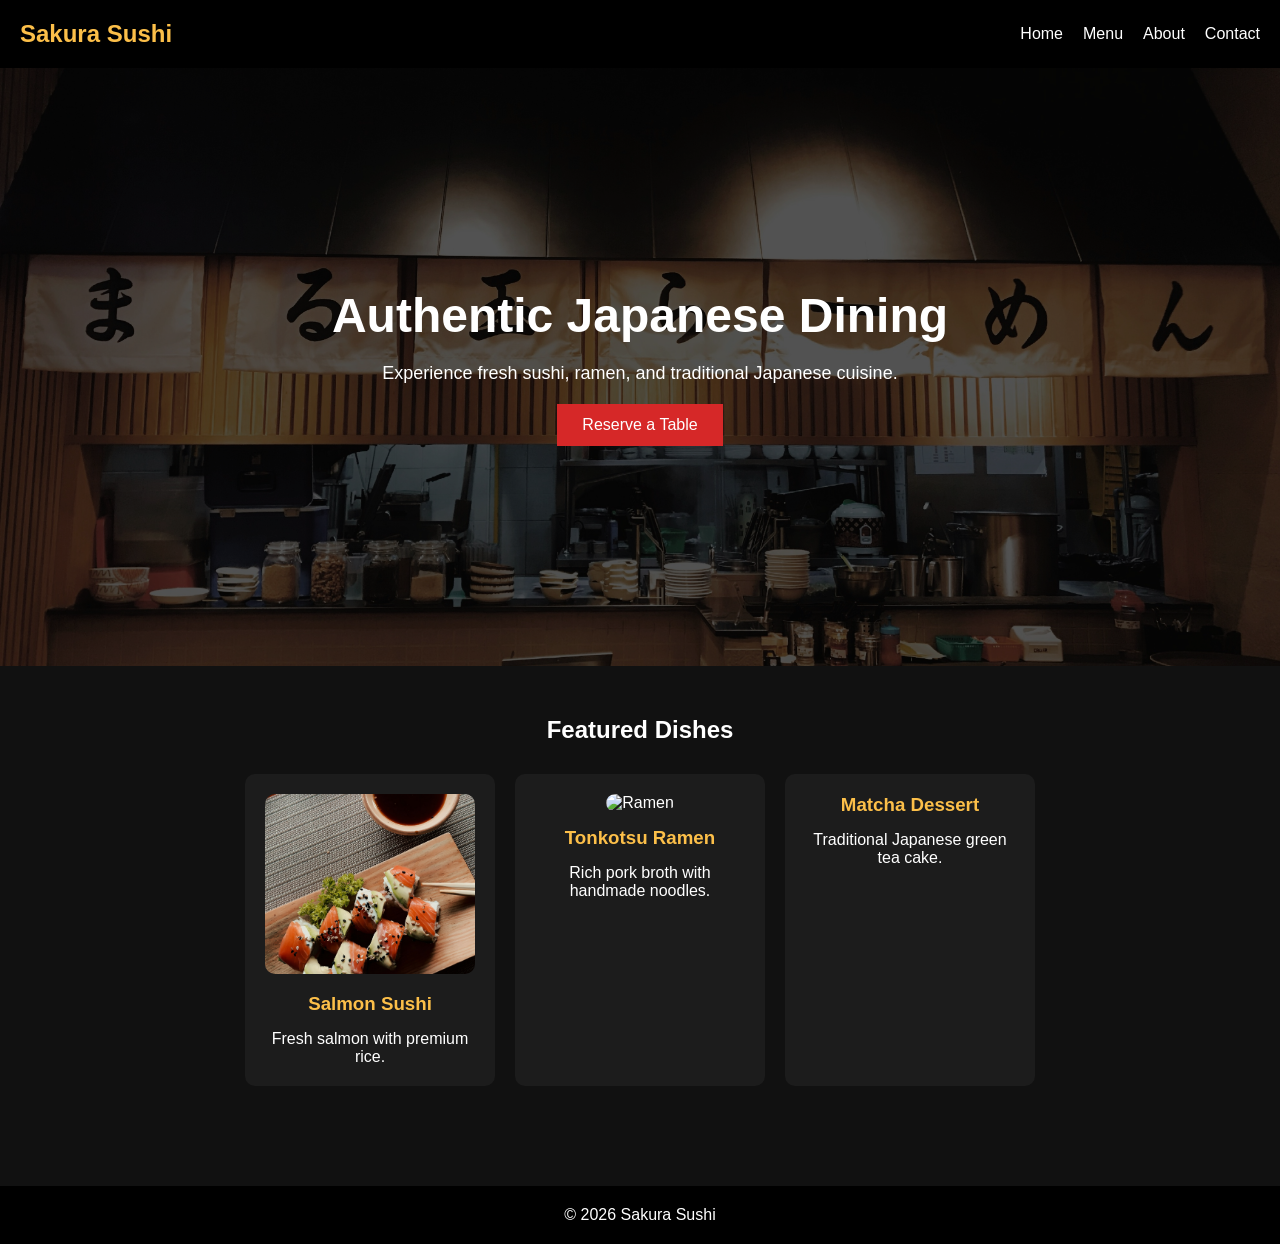
==== index.html @ 583e4f0c "Add files via upload" ====
<!DOCTYPE html>
<html lang="en">

<head>
    <meta charset="UTF-8">
    <meta name="viewport" content="width=device-width, initial-scale=1.0">

    <title>Sakura Sushi</title>

    <!-- CSS File -->
    <link rel="stylesheet" href="style.css">
</head>

<body>

    <!-- Navigation Bar -->
    <header>

        <nav>

            <h1>Sakura Sushi</h1>

            <ul>
                <li><a href="index.html">Home</a></li>
                <li><a href="menu.html">Menu</a></li>
                <li><a href="about.html">About</a></li>
                <li><a href="contact.html">Contact</a></li>
            </ul>

        </nav>

    </header>

    <!-- Hero Section -->
    <section class="hero">

        <h2>Authentic Japanese Dining</h2>

        <p>
            Experience fresh sushi, ramen, and traditional Japanese cuisine.
        </p>

        <button>Reserve a Table</button>

    </section>

    <!-- Featured Dishes -->
    <section class="featured">

        <h2>Featured Dishes</h2>

        <div class="cards">

            <div class="card">

    <img src="images/nigirizushi.jpg" alt="Sushi">

    <h3>Salmon Sushi</h3>

    <p>Fresh salmon with premium rice.</p>

</div>

            <div class="card">

    <img src="images/ramen.jpg" alt="Ramen">

    <h3>Tonkotsu Ramen</h3>

    <p>Rich pork broth with handmade noodles.</p>

</div>

            <div class="card">
                <h3>Matcha Dessert</h3>
                <p>Traditional Japanese green tea cake.</p>
            </div>

        </div>

    </section>

    <!-- Footer -->
    <footer>

        <p>© 2026 Sakura Sushi</p>

    </footer>

    <!-- JavaScript File -->
    <script src="script.js"></script>

</body>

</html>
---- style.css ----
* {
    margin: 0;
    padding: 0;
    box-sizing: border-box;
}

body {
    font-family: Arial, sans-serif;
    background-color: #111111;
    color: white;
}

/* Navigation */

header {
    background-color: black;
    padding: 20px;
}

nav {
    display: flex;
    justify-content: space-between;
    align-items: center;
}

nav h1 {
    color: #fcbf49;
}

nav ul {
    display: flex;
    list-style: none;
    gap: 20px;
}

nav a {
    color: white;
    text-decoration: none;
}

nav a:hover {
    color: #d62828;
}

/* Hero Section */

.hero {
    text-align: center;
    padding: 220px 20px;

    background-image: url(images/restaurant.jpg);
    background-size: cover;
    background-position: center;

    position: relative;
}

.hero::before {
    content: "";
    position: absolute;

    top: 0;
    left: 0;

    width: 100%;
    height: 100%;

    background-color: rgba(0, 0, 0, 0.6);
}

.hero h2,
.hero p,
.hero button {
    position: relative;
    z-index: 1;
}

.hero h2 {
    font-size: 48px;
    margin-bottom: 20px;
}

.hero p {
    margin-bottom: 20px;
    font-size: 18px;
}

.hero button {
    padding: 12px 25px;
    background-color: #d62828;
    color: white;
    border: none;
    cursor: pointer;
    font-size: 16px;
}

.hero button:hover {
    background-color: #fcbf49;
    color: black;
}

/* Featured Dishes */

.featured {
    padding: 50px 20px;
    text-align: center;
}

.cards {
    display: flex;
    justify-content: center;
    gap: 20px;
    margin-top: 30px;
}

.card {
    background-color: #1c1c1c;
    padding: 20px;
    width: 250px;
    border-radius: 10px;

    transition: 0.3s;
    
}
.card:hover {
    transform: translateY(-10px);
}

.card img {
    width: 100%;
    height: 180px;
    object-fit: cover;
    border-radius: 10px;
    margin-bottom: 15px;
}

.card h3 {
    margin-bottom: 15px;
    color: #fcbf49;
}

/* Footer */

footer {
    text-align: center;
    padding: 20px;
    background-color: black;
    margin-top: 50px;
}
/* About Page */

.about-section {
    display: flex;
    justify-content: center;
    align-items: center;
    gap: 50px;

    padding: 100px 50px;

    flex-wrap: wrap;
}

.about-text {
    max-width: 500px;
}

.about-text h2 {
    font-size: 42px;
    margin-bottom: 20px;
    color: #fcbf49;
}

.about-text p {
    margin-bottom: 20px;
    line-height: 1.8;
    font-size: 18px;
}

.about-image img {
    width: 450px;
    border-radius: 15px;
}
/* Contact Page */

.contact-section {
    text-align: center;
    padding: 100px 20px;
}

.contact-section h2 {
    font-size: 42px;
    margin-bottom: 40px;
    color: #fcbf49;
}

.contact-form {
    max-width: 500px;
    margin: auto;

    display: flex;
    flex-direction: column;
    gap: 20px;
}

.contact-form input,
.contact-form textarea {
    padding: 15px;
    border: none;
    border-radius: 10px;

    font-size: 16px;
}

.contact-form textarea {
    height: 150px;
}

.contact-form button {
    padding: 15px;
    border: none;

    background-color: #d62828;
    color: white;

    font-size: 16px;
    cursor: pointer;

    border-radius: 10px;
}

.contact-form button:hover {
    background-color: #fcbf49;
    color: black;
}

.contact-info {
    margin-top: 50px;
    line-height: 2;
}
/* Responsive Design */

@media (max-width: 768px) {

    nav {
        flex-direction: column;
        gap: 20px;
    }

    nav ul {
        flex-direction: column;
        text-align: center;
    }

    .cards {
        flex-direction: column;
        align-items: center;
    }

    .hero h2 {
        font-size: 36px;
    }

    .about-section {
        flex-direction: column;
        text-align: center;
    }

    .about-image img {
        width: 100%;
        max-width: 400px;
    }

}
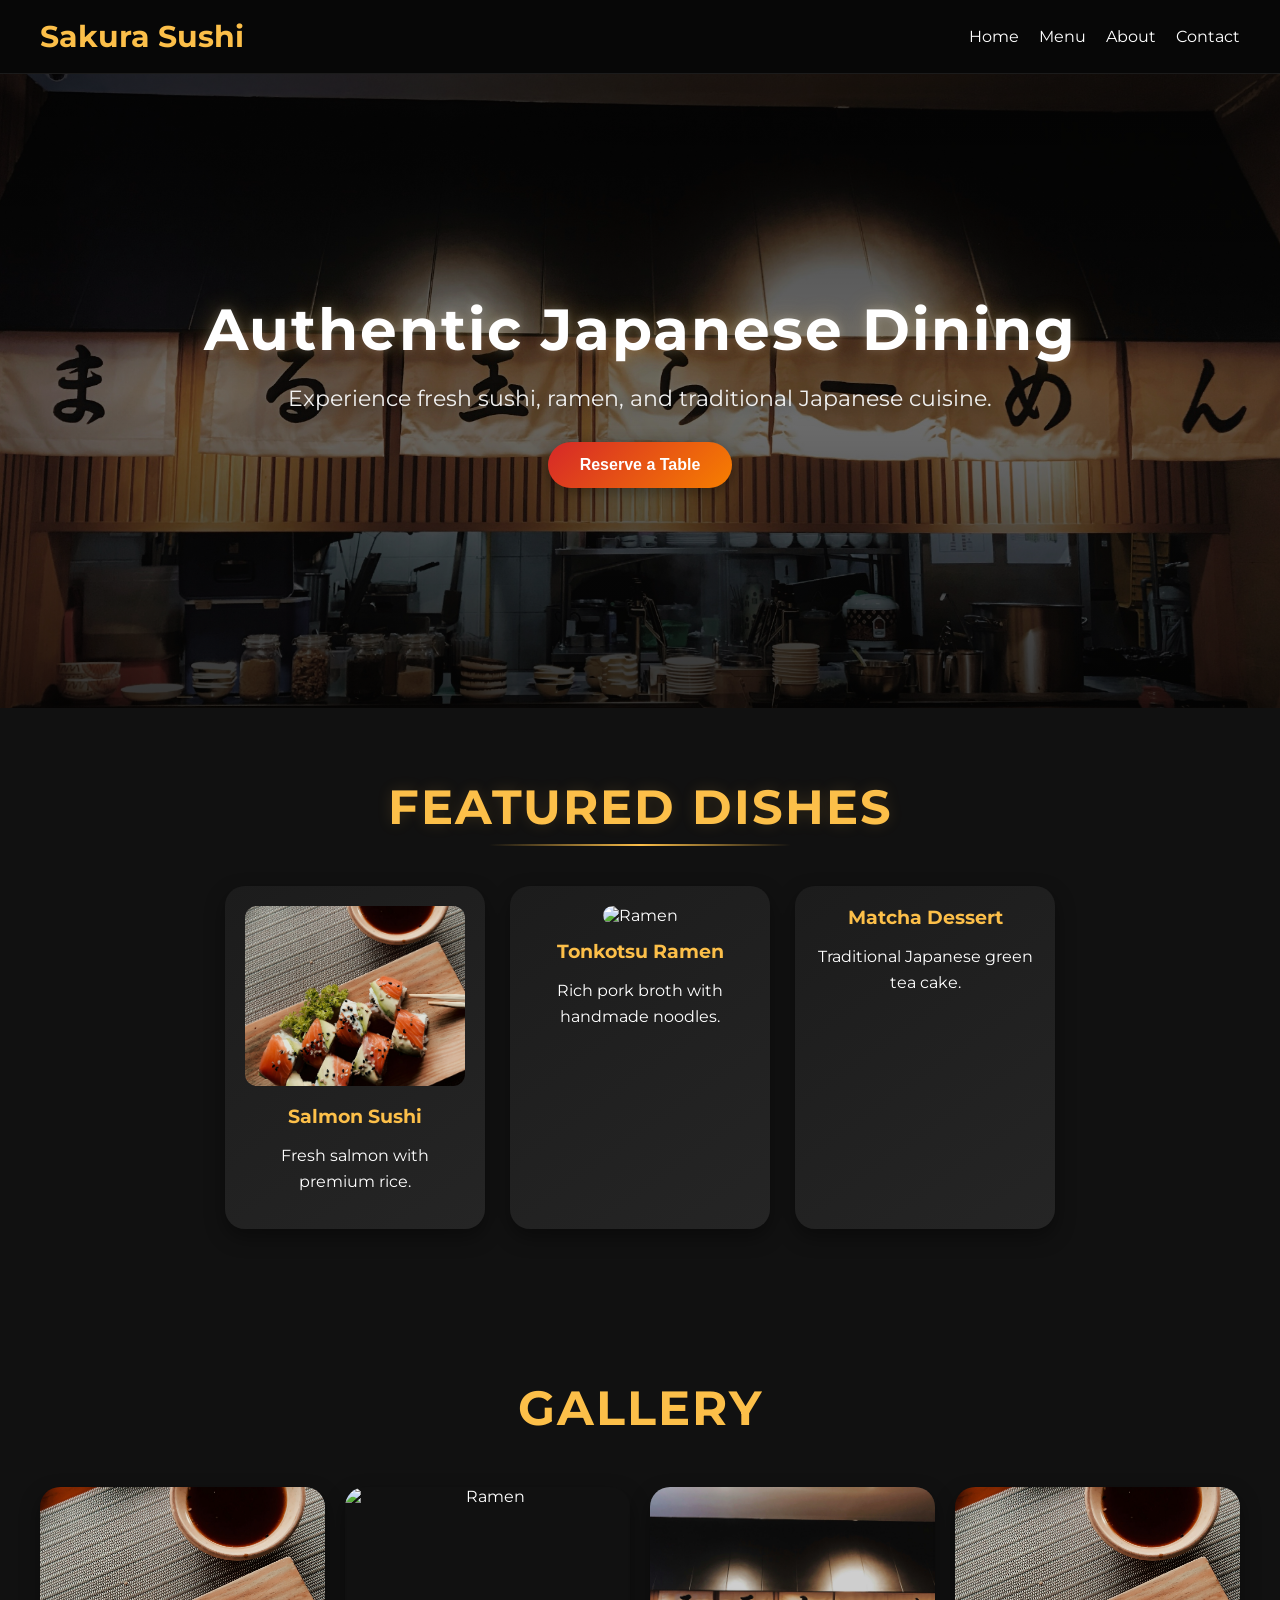
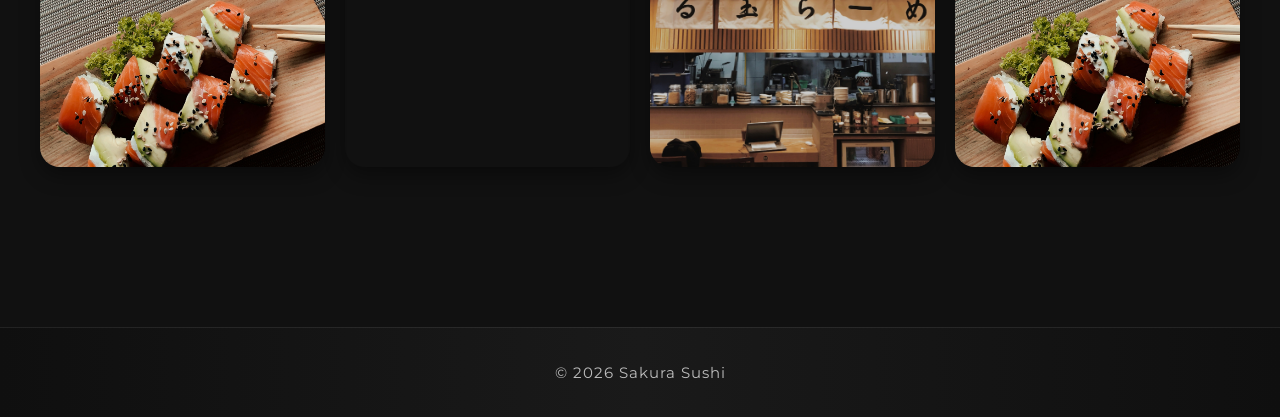
==== commit c6d9fe89: "Add files via upload" ====
--- a/index.html
+++ b/index.html
@@ -6,8 +6,11 @@
     <meta name="viewport" content="width=device-width, initial-scale=1.0">
 
     <title>Sakura Sushi</title>
+    <link rel="preconnect" href="https://fonts.googleapis.com">
+<link rel="preconnect" href="https://fonts.gstatic.com" crossorigin>
 
-    <!-- CSS File -->
+<link href="https://fonts.googleapis.com/css2?family=Montserrat:wght@300;400;500;600;700&display=swap" rel="stylesheet">
+    
     <link rel="stylesheet" href="style.css">
 </head>
 
@@ -80,6 +83,26 @@
 
     </section>
 
+    <!-- Gallery Section -->
+
+<section class="gallery">
+
+    <h2>Gallery</h2>
+
+    <div class="gallery-grid">
+
+        <img src="images/nigirizushi.jpg" alt="Sushi">
+
+        <img src="images/ramen.jpg" alt="Ramen">
+
+        <img src="images/restaurant.jpg" alt="Restaurant">
+
+        <img src="images/nigirizushi.jpg" alt="Sushi">
+
+    </div>
+
+</section>
+
     <!-- Footer -->
     <footer>
 
--- a/style.css
+++ b/style.css
@@ -4,17 +4,42 @@
     box-sizing: border-box;
 }
 
+html {
+    scroll-behavior: smooth;
+}
+
 body {
-    font-family: Arial, sans-serif;
+    font-family: 'Montserrat', sans-serif;
     background-color: #111111;
     color: white;
 }
 
-/* Navigation */
+/* HEADER */
 
 header {
-    background-color: black;
-    padding: 20px;
+    background: rgba(0, 0, 0, 0.55);
+
+    padding: 18px 40px;
+
+    position: sticky;
+    top: 0;
+
+    backdrop-filter: blur(14px);
+
+    border-bottom: 1px solid rgba(255,255,255,0.08);
+
+    z-index: 1000;
+
+    transition:
+    padding 0.3s ease,
+    background 0.3s ease,
+    box-shadow 0.3s ease;
+}
+
+header:hover {
+    background: rgba(0, 0, 0, 0.75);
+
+    box-shadow: 0 5px 20px rgba(0,0,0,0.4);
 }
 
 nav {
@@ -25,6 +50,7 @@
 
 nav h1 {
     color: #fcbf49;
+    font-size: 30px;
 }
 
 nav ul {
@@ -35,28 +61,59 @@
 
 nav a {
     color: white;
+
     text-decoration: none;
+
+    position: relative;
+
+    transition: 0.3s;
 }
 
 nav a:hover {
-    color: #d62828;
-}
-
-/* Hero Section */
+    color: #fcbf49;
+}
+
+nav a::after {
+    content: "";
+
+    position: absolute;
+
+    left: 0;
+    bottom: -5px;
+
+    width: 0%;
+    height: 2px;
+
+    background-color: #fcbf49;
+
+    transition: 0.3s;
+}
+
+nav a:hover::after {
+    width: 100%;
+}
+
+/* HERO SECTION */
 
 .hero {
     text-align: center;
+
     padding: 220px 20px;
 
     background-image: url(images/restaurant.jpg);
+
     background-size: cover;
+
     background-position: center;
+
+    background-attachment: fixed;
 
     position: relative;
 }
 
 .hero::before {
     content: "";
+
     position: absolute;
 
     top: 0;
@@ -65,7 +122,12 @@
     width: 100%;
     height: 100%;
 
-    background-color: rgba(0, 0, 0, 0.6);
+    background:
+    linear-gradient(
+        rgba(0,0,0,0.75),
+        rgba(0,0,0,0.45),
+        rgba(0,0,0,0.75)
+    );
 }
 
 .hero h2,
@@ -76,83 +138,239 @@
 }
 
 .hero h2 {
+    font-size: 58px;
+
+    margin-bottom: 20px;
+
+    font-weight: 700;
+
+    letter-spacing: 2px;
+
+    text-shadow:
+    0 0 10px rgba(255,255,255,0.2),
+    0 0 25px rgba(252,191,73,0.3);
+}
+
+.hero p {
+    margin-bottom: 30px;
+
+    font-size: 22px;
+
+    color: #f1f1f1;
+
+    text-shadow: 0 4px 15px rgba(0,0,0,0.6);
+}
+
+.hero button {
+    padding: 14px 32px;
+
+    background: linear-gradient(135deg, #d62828, #f77f00);
+
+    color: white;
+
+    border: none;
+
+    border-radius: 50px;
+
+    cursor: pointer;
+
+    font-size: 16px;
+
+    font-weight: 600;
+
+    transition: 0.3s;
+
+    box-shadow: 0 4px 15px rgba(0,0,0,0.4);
+}
+
+.hero button:hover {
+    transform: translateY(-3px) scale(1.05);
+
+    box-shadow: 0 8px 20px rgba(0,0,0,0.5);
+}
+
+/* FEATURED SECTION */
+
+.featured {
+    padding: 70px 20px;
+    text-align: center;
+}
+
+.featured h2,
+.about-text h2,
+.contact-section h2 {
     font-size: 48px;
+
     margin-bottom: 20px;
-}
-
-.hero p {
+
+    color: #fcbf49;
+
+    letter-spacing: 2px;
+
+    text-transform: uppercase;
+
+    text-shadow:
+    0 0 15px rgba(252,191,73,0.15);
+
+    position: relative;
+
+    display: inline-block;
+}
+
+.featured h2::after,
+.about-text h2::after,
+.contact-section h2::after {
+    content: "";
+
+    position: absolute;
+
+    left: 50%;
+    bottom: -10px;
+
+    transform: translateX(-50%);
+
+    width: 60%;
+
+    height: 2px;
+
+    background: linear-gradient(
+        to right,
+        transparent,
+        #fcbf49,
+        transparent
+    );
+}
+
+/* MENU CATEGORY */
+
+.menu-category {
+    width: 100%;
+
+    text-align: left;
+
+    margin-top: 60px;
     margin-bottom: 20px;
-    font-size: 18px;
-}
-
-.hero button {
-    padding: 12px 25px;
-    background-color: #d62828;
-    color: white;
-    border: none;
-    cursor: pointer;
-    font-size: 16px;
-}
-
-.hero button:hover {
-    background-color: #fcbf49;
-    color: black;
-}
-
-/* Featured Dishes */
-
-.featured {
-    padding: 50px 20px;
-    text-align: center;
-}
+
+    padding-left: 20px;
+
+    font-size: 32px;
+
+    color: #fcbf49;
+
+    letter-spacing: 2px;
+
+    text-transform: uppercase;
+
+    text-shadow:
+    0 0 15px rgba(252,191,73,0.15);
+}
+
+/* CARDS */
 
 .cards {
     display: flex;
+
     justify-content: center;
-    gap: 20px;
+
+    gap: 25px;
+
     margin-top: 30px;
+
+    flex-wrap: wrap;
 }
 
 .card {
-    background-color: #1c1c1c;
+    background: linear-gradient(145deg, #1c1c1c, #252525);
+
     padding: 20px;
-    width: 250px;
-    border-radius: 10px;
-
-    transition: 0.3s;
-    
-}
+
+    width: 260px;
+
+    border-radius: 20px;
+
+    transition: 0.4s;
+
+    box-shadow: 0 8px 20px rgba(0,0,0,0.4);
+
+    overflow: hidden;
+}
+
 .card:hover {
-    transform: translateY(-10px);
+    transform: translateY(-12px) scale(1.03);
+
+    box-shadow:
+    0 12px 30px rgba(0,0,0,0.6),
+    0 0 20px rgba(252,191,73,0.15);
+
+    border: 1px solid rgba(252,191,73,0.2);
 }
 
 .card img {
     width: 100%;
+
     height: 180px;
+
     object-fit: cover;
-    border-radius: 10px;
+
+    border-radius: 12px;
+
     margin-bottom: 15px;
+
+    transition: 0.4s;
+}
+
+.card:hover img {
+    transform: scale(1.08) rotate(1deg);
 }
 
 .card h3 {
     margin-bottom: 15px;
+
     color: #fcbf49;
 }
 
-/* Footer */
-
-footer {
-    text-align: center;
-    padding: 20px;
-    background-color: black;
-    margin-top: 50px;
-}
-/* About Page */
+.card p {
+    margin-bottom: 15px;
+
+    line-height: 1.6;
+}
+
+.card h4 {
+    display: inline-block;
+
+    margin-top: 12px;
+
+    padding: 10px 18px;
+
+    border-radius: 30px;
+
+    background: linear-gradient(
+        135deg,
+        rgba(252,191,73,0.15),
+        rgba(247,127,0,0.15)
+    );
+
+    color: #fcbf49;
+
+    font-size: 18px;
+
+    font-weight: 600;
+
+    border: 1px solid rgba(252,191,73,0.3);
+
+    box-shadow:
+    0 0 12px rgba(252,191,73,0.08);
+}
+
+/* ABOUT PAGE */
 
 .about-section {
     display: flex;
+
     justify-content: center;
+
     align-items: center;
+
     gap: 50px;
 
     padding: 100px 50px;
@@ -164,51 +382,68 @@
     max-width: 500px;
 }
 
-.about-text h2 {
-    font-size: 42px;
-    margin-bottom: 20px;
-    color: #fcbf49;
-}
-
 .about-text p {
     margin-bottom: 20px;
+
     line-height: 1.8;
+
     font-size: 18px;
 }
 
 .about-image img {
     width: 450px;
-    border-radius: 15px;
-}
-/* Contact Page */
+
+    border-radius: 20px;
+
+    box-shadow: 0 8px 25px rgba(0,0,0,0.5);
+}
+
+/* CONTACT PAGE */
 
 .contact-section {
     text-align: center;
+
     padding: 100px 20px;
-}
-
-.contact-section h2 {
-    font-size: 42px;
-    margin-bottom: 40px;
-    color: #fcbf49;
 }
 
 .contact-form {
     max-width: 500px;
+
     margin: auto;
 
     display: flex;
+
     flex-direction: column;
+
     gap: 20px;
 }
 
 .contact-form input,
 .contact-form textarea {
     padding: 15px;
-    border: none;
-    border-radius: 10px;
+
+    border: 1px solid rgba(255,255,255,0.08);
+
+    border-radius: 12px;
 
     font-size: 16px;
+
+    background: rgba(255,255,255,0.05);
+
+    color: white;
+
+    outline: none;
+
+    transition: 0.3s;
+
+    backdrop-filter: blur(8px);
+}
+
+.contact-form input:focus,
+.contact-form textarea:focus {
+    border-color: #fcbf49;
+
+    box-shadow: 0 0 15px rgba(252,191,73,0.2);
 }
 
 .contact-form textarea {
@@ -217,42 +452,169 @@
 
 .contact-form button {
     padding: 15px;
+
     border: none;
 
-    background-color: #d62828;
+    background: linear-gradient(135deg, #d62828, #f77f00);
+
     color: white;
 
     font-size: 16px;
+
     cursor: pointer;
 
-    border-radius: 10px;
+    border-radius: 50px;
+
+    transition: 0.3s;
 }
 
 .contact-form button:hover {
-    background-color: #fcbf49;
-    color: black;
+    transform: scale(1.03);
+
+    box-shadow: 0 6px 18px rgba(0,0,0,0.4);
 }
 
 .contact-info {
     margin-top: 50px;
+
     line-height: 2;
 }
-/* Responsive Design */
+
+/* GALLERY SECTION */
+
+.gallery {
+    padding: 80px 20px;
+
+    text-align: center;
+}
+
+.gallery h2 {
+    font-size: 48px;
+
+    margin-bottom: 50px;
+
+    color: #fcbf49;
+
+    letter-spacing: 2px;
+
+    text-transform: uppercase;
+}
+
+.gallery-grid {
+    display: grid;
+
+    grid-template-columns: repeat(auto-fit, minmax(250px, 1fr));
+
+    gap: 20px;
+
+    max-width: 1200px;
+
+    margin: auto;
+}
+
+.gallery-grid img {
+    width: 100%;
+
+    height: 280px;
+
+    object-fit: cover;
+
+    border-radius: 20px;
+
+    transition: 0.4s;
+
+    box-shadow: 0 8px 20px rgba(0,0,0,0.4);
+}
+
+.gallery-grid img:hover {
+    transform: scale(1.04);
+
+    box-shadow:
+    0 12px 30px rgba(0,0,0,0.6),
+    0 0 20px rgba(252,191,73,0.15);
+}
+
+/* FOOTER */
+
+footer {
+    text-align: center;
+
+    padding: 35px 20px;
+
+    background: linear-gradient(
+        to right,
+        #0f0f0f,
+        #1a1a1a,
+        #0f0f0f
+    );
+
+    margin-top: 80px;
+
+    border-top: 1px solid rgba(255,255,255,0.08);
+
+    color: #bdbdbd;
+
+    font-size: 15px;
+
+    letter-spacing: 1px;
+}
+
+/* SCROLL REVEAL */
+
+.featured,
+.about-section,
+.contact-section {
+    opacity: 0;
+
+    transform: translateY(40px);
+
+    animation: fadeUp 1s ease forwards;
+}
+
+.featured {
+    animation-delay: 0.2s;
+}
+
+.about-section {
+    animation-delay: 0.4s;
+}
+
+.contact-section {
+    animation-delay: 0.6s;
+}
+
+@keyframes fadeUp {
+
+    from {
+        opacity: 0;
+        transform: translateY(40px);
+    }
+
+    to {
+        opacity: 1;
+        transform: translateY(0);
+    }
+}
+
+/* RESPONSIVE DESIGN */
 
 @media (max-width: 768px) {
 
     nav {
         flex-direction: column;
+
         gap: 20px;
     }
 
     nav ul {
         flex-direction: column;
+
         text-align: center;
     }
 
     .cards {
         flex-direction: column;
+
         align-items: center;
     }
 
@@ -260,14 +622,33 @@
         font-size: 36px;
     }
 
+    .hero p {
+        font-size: 18px;
+    }
+
     .about-section {
         flex-direction: column;
+
         text-align: center;
     }
 
     .about-image img {
         width: 100%;
+
         max-width: 400px;
     }
 
+    .featured h2,
+    .about-text h2,
+    .contact-section h2 {
+        font-size: 36px;
+    }
+
+    .menu-category {
+        text-align: center;
+
+        padding-left: 0;
+
+        font-size: 26px;
+    }
 }
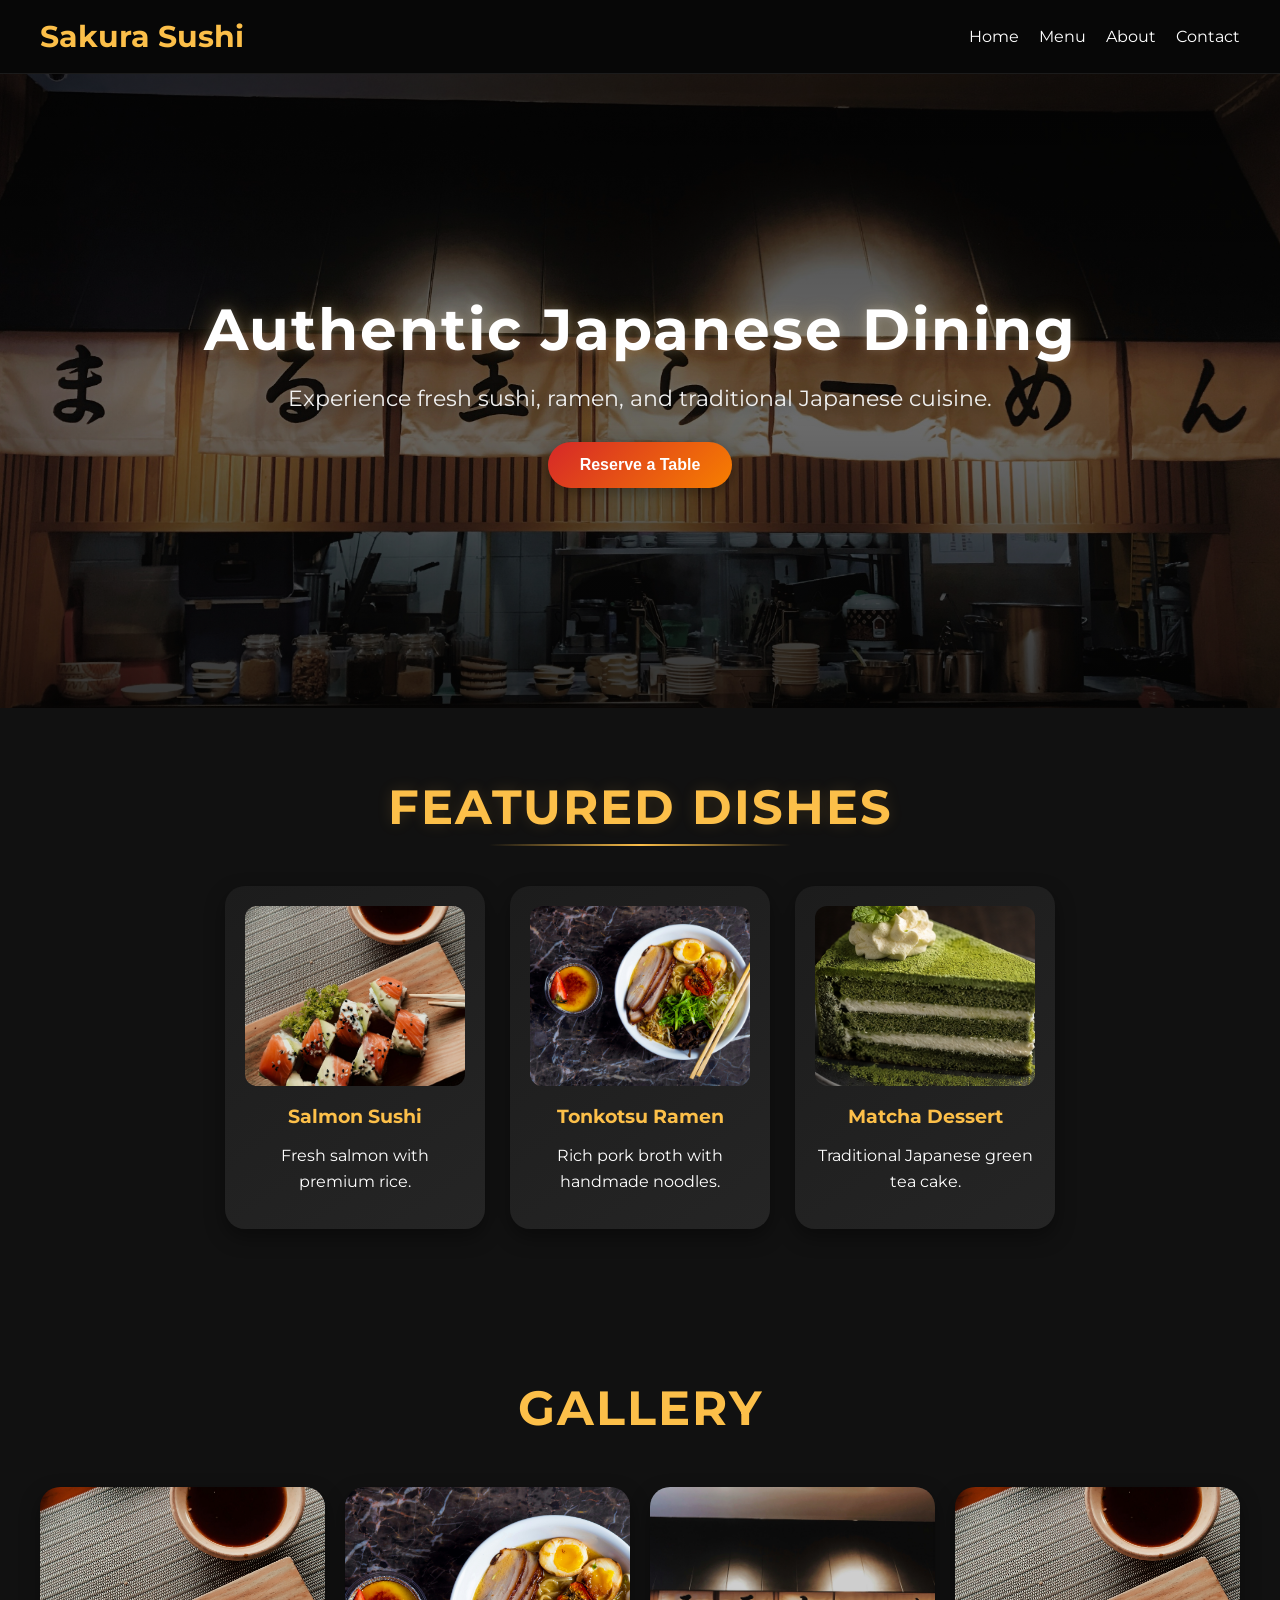
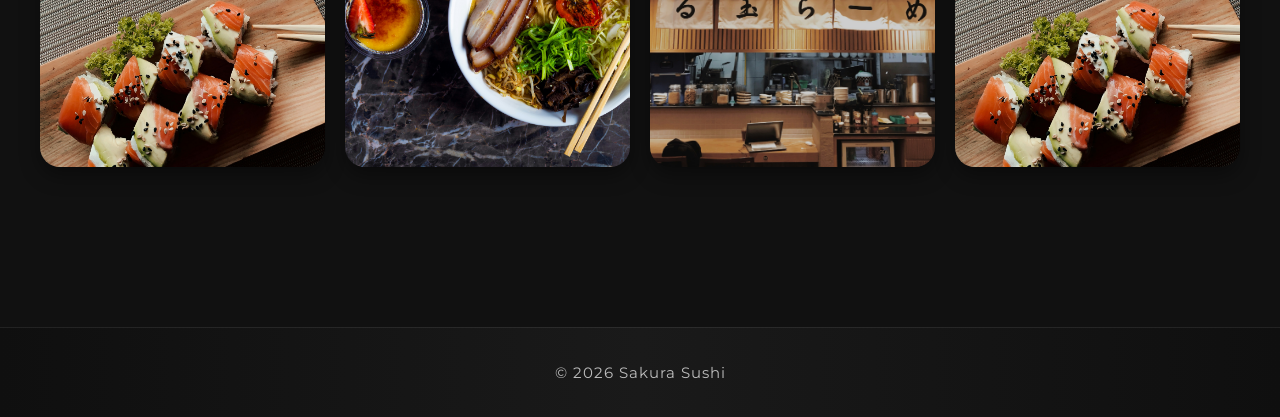
==== commit 64b8764f: "Add files via upload" ====
--- a/index.html
+++ b/index.html
@@ -75,9 +75,14 @@
 </div>
 
             <div class="card">
-                <h3>Matcha Dessert</h3>
-                <p>Traditional Japanese green tea cake.</p>
-            </div>
+
+    <img src="images/matcha-cake.jpg" alt="Matcha Cake">
+
+    <h3>Matcha Dessert</h3>
+
+    <p>Traditional Japanese green tea cake.</p>
+
+</div>
 
         </div>
 
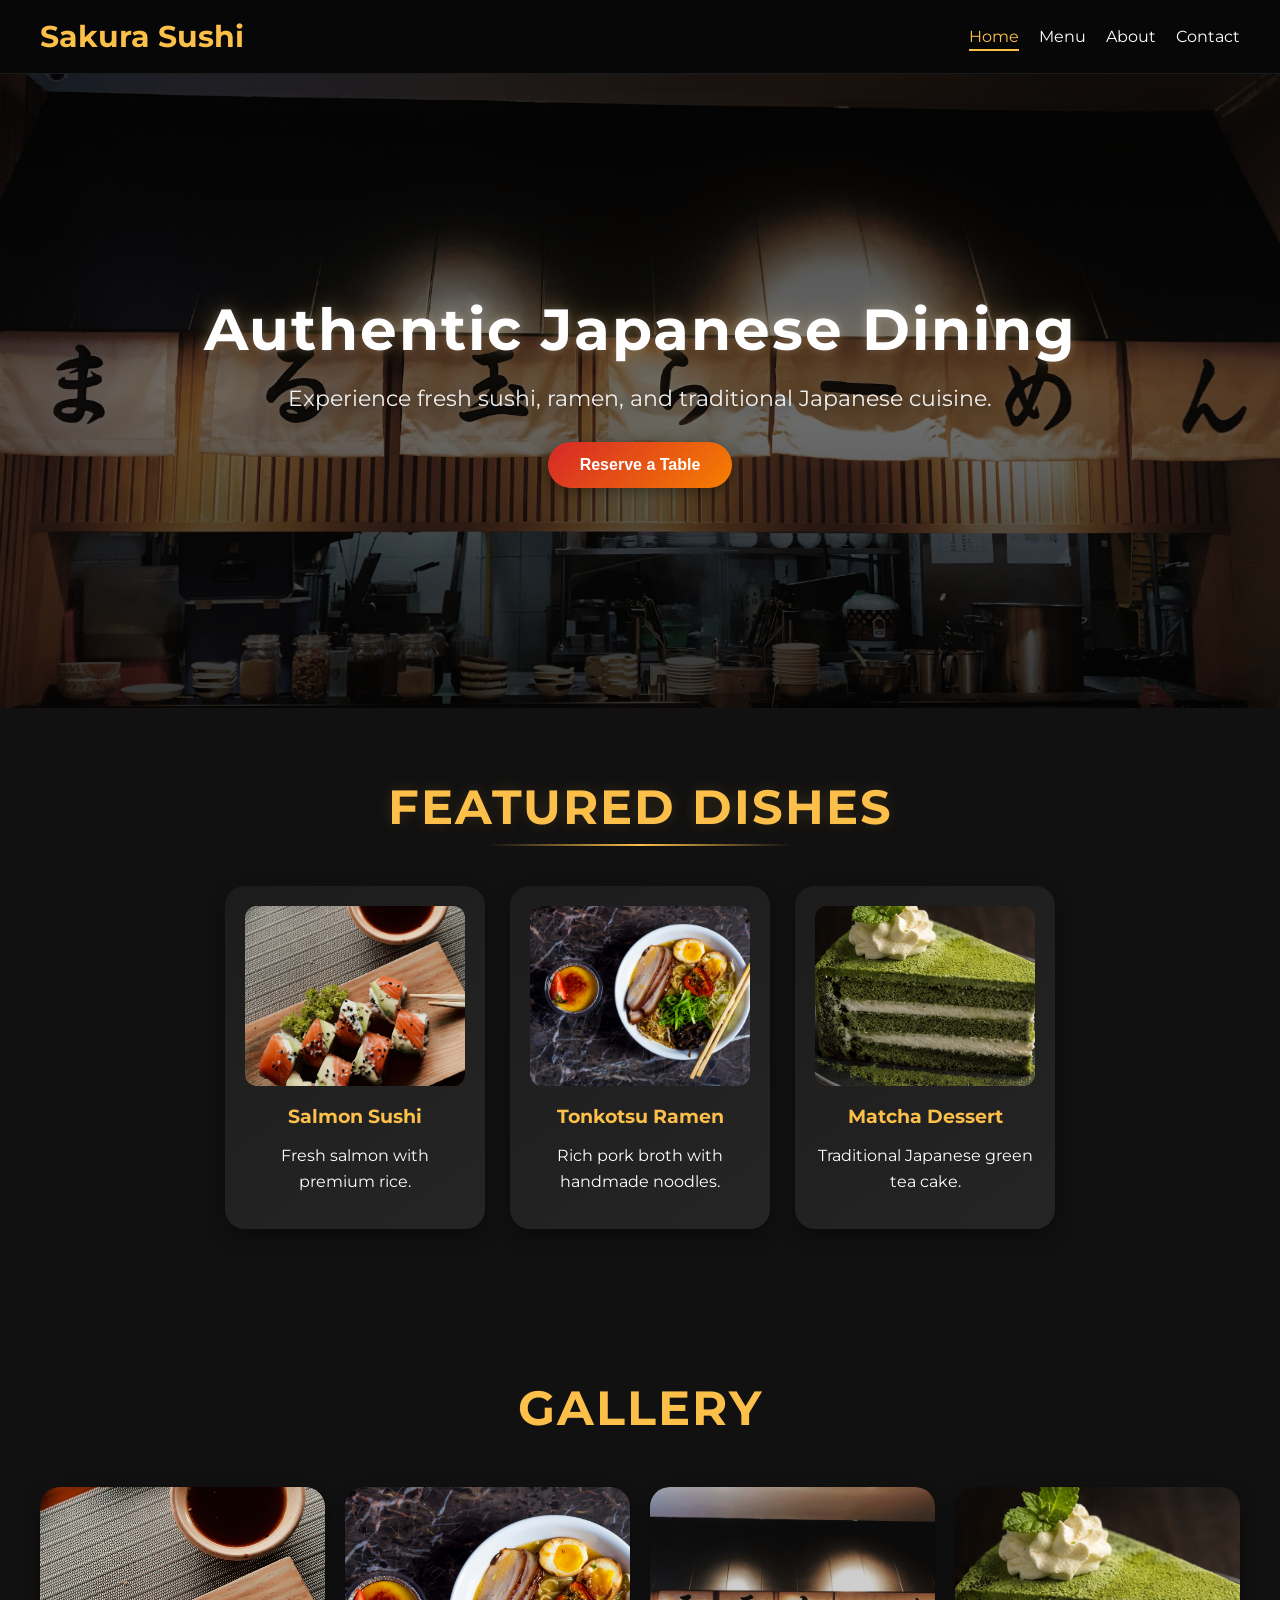
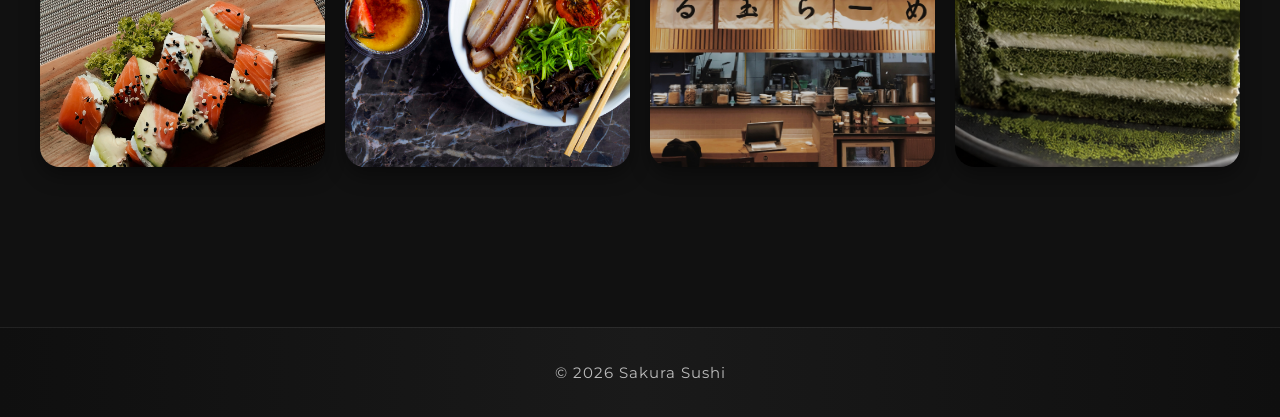
==== commit 8b958219: "Add files via upload" ====
--- a/index.html
+++ b/index.html
@@ -24,7 +24,7 @@
             <h1>Sakura Sushi</h1>
 
             <ul>
-                <li><a href="index.html">Home</a></li>
+                <li><a href="index.html" class="active">Home</a></li>
                 <li><a href="menu.html">Menu</a></li>
                 <li><a href="about.html">About</a></li>
                 <li><a href="contact.html">Contact</a></li>
@@ -43,7 +43,9 @@
             Experience fresh sushi, ramen, and traditional Japanese cuisine.
         </p>
 
-        <button>Reserve a Table</button>
+       <a href="contact.html">
+    <button>Reserve a Table</button>
+</a>
 
     </section>
 
@@ -96,15 +98,15 @@
 
     <div class="gallery-grid">
 
-        <img src="images/nigirizushi.jpg" alt="Sushi">
+    <img src="images/nigirizushi.jpg" alt="Sushi">
 
-        <img src="images/ramen.jpg" alt="Ramen">
+    <img src="images/ramen.jpg" alt="Ramen">
 
-        <img src="images/restaurant.jpg" alt="Restaurant">
+    <img src="images/restaurant.jpg" alt="Restaurant">
 
-        <img src="images/nigirizushi.jpg" alt="Sushi">
+    <img src="images/matcha-cake.jpg" alt="Dessert">
 
-    </div>
+</div>
 
 </section>
 
--- a/style.css
+++ b/style.css
@@ -300,9 +300,9 @@
 
     box-shadow:
     0 12px 30px rgba(0,0,0,0.6),
-    0 0 20px rgba(252,191,73,0.15);
-
-    border: 1px solid rgba(252,191,73,0.2);
+    0 0 25px rgba(252,191,73,0.25);
+
+    border: 1px solid rgba(252,191,73,0.25);
 }
 
 .card img {
@@ -527,11 +527,11 @@
 }
 
 .gallery-grid img:hover {
-    transform: scale(1.04);
+    transform: scale(1.05);
 
     box-shadow:
-    0 12px 30px rgba(0,0,0,0.6),
-    0 0 20px rgba(252,191,73,0.15);
+    0 18px 40px rgba(0,0,0,0.7),
+    0 0 25px rgba(252,191,73,0.2);
 }
 
 /* FOOTER */
@@ -651,4 +651,31 @@
 
         font-size: 26px;
     }
+}
+/* About Quote */
+
+blockquote {
+    margin-top: 30px;
+
+    padding-left: 20px;
+
+    border-left: 4px solid #fcbf49;
+
+    font-size: 22px;
+
+    font-style: italic;
+
+    color: #fcbf49;
+
+    line-height: 1.8;
+}
+
+/* Navigation Active Effect */
+
+nav a.active {
+    color: #fcbf49;
+}
+
+nav a.active::after {
+    width: 100%;
 }
